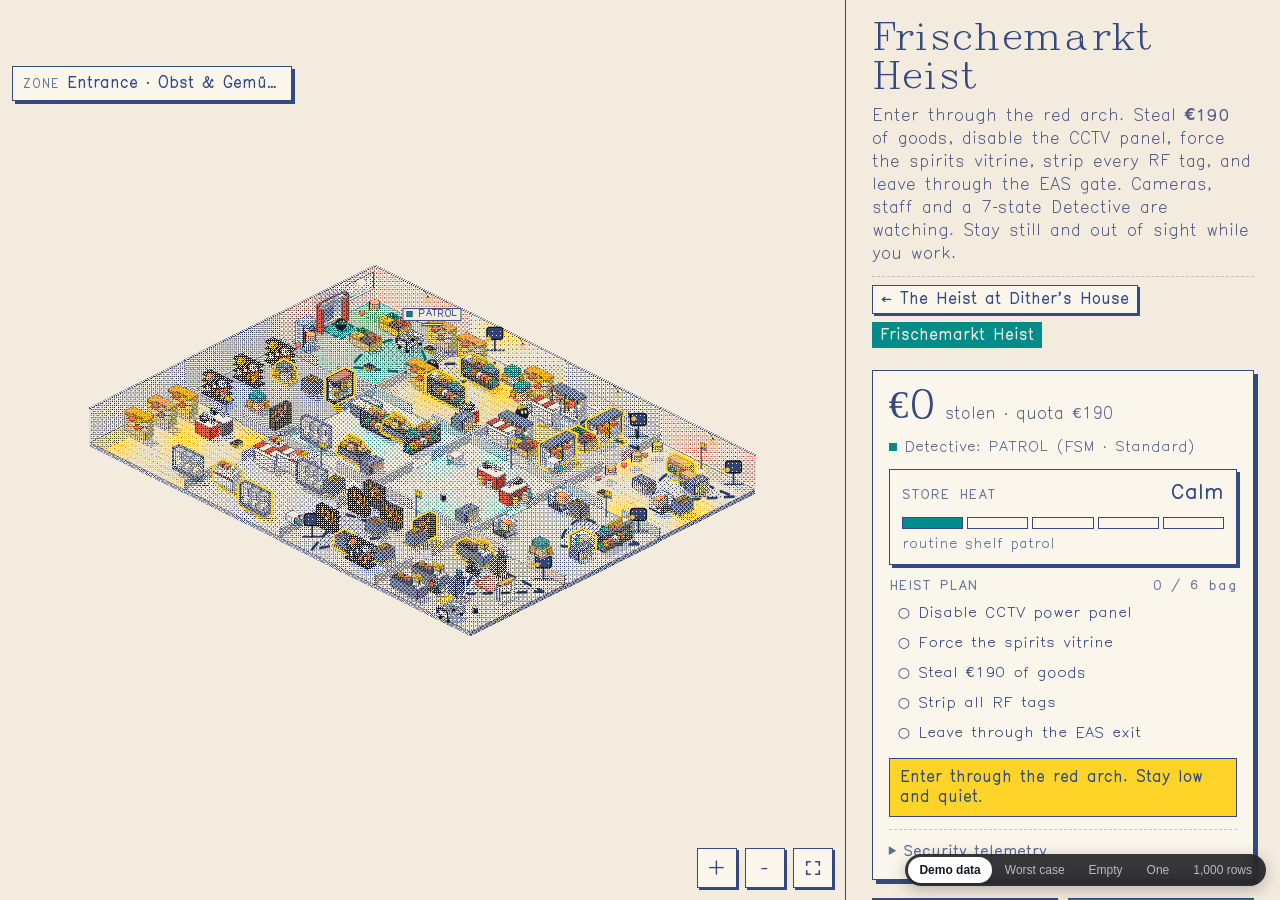
==== web/market.html @ 07eaf2c9 "Build stealth heist game and NPC AI comparison" ====
<!doctype html>
<html lang="en">
<head>
<meta charset="utf-8">
<meta name="viewport" content="width=device-width, initial-scale=1, viewport-fit=cover">
<title>Frischemarkt Heist — Supermarket Stealth vs. Security AI</title>
<meta name="description" content="A tense supermarket stealth heist. Steal high-value goods, dodge CCTV and staff, disable the cameras, de-tag RF labels, and slip out through the EAS gate.">
<meta name="theme-color" content="#f3ebdd">
<meta name="color-scheme" content="light">
<link rel="stylesheet" href="style.css?v=7">
<link rel="stylesheet" href="market.css?v=8">
</head>
<body>
<div class="app">
  <header class="top">
    <h1 class="title">Frischemarkt <span class="bot-name" id="header-bot-name">Heist</span></h1>
    <p class="lede">Enter through the red arch. Steal <strong id="header-quota">€190</strong> of goods, disable the CCTV panel, force the spirits vitrine, strip every RF tag, and leave through the EAS gate. Cameras, staff and a 7-state Detective are watching. Stay still and out of sight while you work.</p>
    <nav class="game-nav" aria-label="Game selection">
      <a href="index.html" class="game-nav-link">← The Heist at Dither's House</a>
      <span class="game-nav-current" aria-current="page">Frischemarkt Heist</span>
    </nav>
  </header>

  <main class="view" id="view" aria-label="The supermarket. Use WASD or click to sneak, hold E to steal, C to crouch, Q to toss a decoy.">
    <canvas id="stage" aria-hidden="true"></canvas>

    <div class="heist-hud-pill" id="heist-hud-pill">
      <span class="heist-key">WASD / Click</span> Sneak
      <span class="heist-sep">&middot;</span>
      <span class="heist-key">Hold E</span> Steal
      <span class="heist-sep">&middot;</span>
      <span class="heist-key">C</span> Crouch
      <span class="heist-sep">&middot;</span>
      <span class="heist-key">Q</span> Decoy
    </div>

    <div class="zone-strip" id="zone-strip" hidden><span class="zone-kicker">ZONE</span> <strong id="zone-name">Obst &amp; Gemüse</strong></div>

    <div class="heist-banner" id="heist-banner" hidden>
      <p class="heist-banner-kicker" id="banner-kicker">DETAINED BY STORE DETECTIVE</p>
      <h2 class="heist-banner-title" id="banner-title">Busted in the Store!</h2>
      <p class="heist-banner-sub" id="banner-sub">The Detective caught you. Your haul is gone.</p>
      <button type="button" class="cta" id="banner-retry-btn"><span>New Shift</span> <span>&rarr;</span></button>
    </div>

    <div class="glance-tether" id="glance-tether">
      <div class="glance-top">
        <span class="glance-state">
          <span class="glance-dot" id="glance-dot"></span>
          <span id="glance-state-text">PATROL</span>
        </span>
        <span class="glance-arch" id="glance-arch-text">FSM · Standard</span>
      </div>
      <div class="glance-bar"><span class="glance-bar-fill" id="glance-bar-fill"></span></div>
      <div class="glance-rule">
        <span id="glance-rule-srcdst">return → patrol</span>
        <span class="glance-guard-tag" id="glance-rule-guard">at_route_start</span>
      </div>
    </div>

    <div class="thief-prompt" id="thief-prompt" hidden>
      <span class="thief-prompt-key">E</span> <span id="thief-prompt-text">Steal goods</span>
    </div>

    <p class="hint" id="hint" hidden></p>
    <div class="zoom" role="group" aria-label="Zoom">
      <button type="button" data-zoom="in" aria-label="Closer">+</button>
      <button type="button" data-zoom="out" aria-label="Further">&minus;</button>
      <button type="button" data-zoom="fit" aria-label="See the whole store"><svg viewBox="0 0 20 20" aria-hidden="true"><path d="M3 7V3h4M13 3h4v4M17 13v4h-4M7 17H3v-4"/></svg></button>
    </div>
    <p class="loading" id="loading">stocking the shelves&hellip;</p>
  </main>

  <aside class="panel">
    <section class="wallet" aria-label="Heist status">
      <div class="wallet-top">
        <p class="balance" id="state-balance"><span class="balance-n" id="loot-total">€0</span> <span class="balance-w" id="loot-status">stolen · quota €190</span></p>
        <p class="trip" id="panel-trip"><span class="trip-dot" aria-hidden="true"></span><span class="trip-t" id="panel-arch-badge">Detective: PATROL (FSM)</span></p>
      </div>

      <div class="heat-block">
        <div class="heat-top">
          <span class="heat-kicker">STORE HEAT</span>
          <strong class="heat-label" id="heat-label">Curious</strong>
        </div>
        <div class="heat-spine" id="heat-spine" role="progressbar" aria-valuemin="0" aria-valuemax="5" aria-valuenow="1">
          <span class="heat-notch"></span><span class="heat-notch"></span><span class="heat-notch"></span><span class="heat-notch"></span><span class="heat-notch"></span>
        </div>
        <p class="heat-note" id="heat-note">a noise caught their ear</p>
      </div>

      <div class="objectives">
        <p class="objectives-kicker">HEIST PLAN <span id="bag-count">0 / 3 bag</span></p>
        <ul class="objective-list" id="objective-list"></ul>
      </div>

      <p class="status-line" id="heist-status">Enter through the red arch. Stay low and quiet.</p>

      <details class="telemetry" id="telemetry">
        <summary>Security telemetry</summary>
        <p class="sums" id="panel-percepts">Detective dist <span class="earned" id="p-dist">10.0 tiles</span> &middot; LOS <strong id="p-los">hidden</strong> &middot; Cover <strong id="p-hp">100%</strong></p>
        <ul class="rates">
          <li>
            <svg viewBox="0 0 20 20" aria-hidden="true"><circle cx="10" cy="10" r="6.5"/><circle cx="10" cy="10" r="2.2" fill="currentColor"/></svg>
            <span class="rate-top"><span class="rate-n" id="rate-place">p_patrol</span></span>
            <span class="rate-x" id="rate-nearest-loot">Petri net (1 token)</span>
          </li>
          <li>
            <svg viewBox="0 0 20 20" aria-hidden="true"><path d="M4 7h12l-1 10H5z"/><path d="M7.5 7V5.5a2.5 2.5 0 0 1 5 0V7"/></svg>
            <span class="rate-top"><span class="rate-n" id="rate-loot-count">0 / 10</span> <span class="rate-l">goods</span></span>
            <span class="rate-x" id="tag-count">0 active RF tag(s)</span>
          </li>
          <li>
            <svg viewBox="0 0 20 20" aria-hidden="true"><path d="M2 10s3-5 8-5 8 5 8 5-3 5-8 5-8-5-8-5z"/><circle cx="10" cy="10" r="2.2"/></svg>
            <span class="rate-top"><span class="rate-n" id="rate-fov">Hidden</span></span>
            <span class="rate-x">3 sweeping CCTV cameras</span>
          </li>
          <li>
            <svg viewBox="0 0 20 20" aria-hidden="true"><path d="M4 10.5l4 4 8-9"/></svg>
            <span class="rate-top"><span class="rate-n" id="rate-firings">0</span> <span class="rate-l" id="rate-firings-label">switches</span></span>
            <span class="rate-x" id="rate-guard-last">rule: route_assigned</span>
          </li>
        </ul>
        <div class="goal">
          <p class="goal-what">Store suspicion &middot; <span class="goal-name" id="alert-tier">Calm (routine shelf patrol)</span></p>
          <div class="bar" id="alert-bar" role="progressbar" aria-valuemin="0" aria-valuemax="100" aria-valuenow="12"><span class="bar-fill" id="alert-bar-fill"></span></div>
          <p class="goal-n" id="alert-numbers">12% suspicion · 0 RF tags · 0/3 CCTV on you</p>
        </div>
        <p class="ideas" id="bt-active-pill" aria-live="polite"></p>
      </details>
    </section>

    <section class="help" aria-label="Shoplifting actions and AI controller">
      <div class="action-row">
        <button type="button" class="cta cta-half" id="steal-btn">
          <span><strong>Hold E to steal</strong></span><span aria-hidden="true">+$</span>
        </button>
        <button type="button" class="cta cta-half cta-secondary" id="coin-btn">
          <span><strong>Toss Coin (Q)</strong></span><span aria-hidden="true">)))</span>
        </button>
      </div>
      <p class="cta-sub">Stealing takes time. Stay still and out of sight until the action completes. Moving or being seen cancels it. Crouch with <strong>C</strong> to cool heat faster. High-value goods unlock after you force the vitrine.</p>
      <div class="scenario-bar" role="group" aria-label="Game mode, personality, and AI architecture">
        <button type="button" id="mode-play-btn" class="is-active">Play as Shoplifter</button>
        <button type="button" id="mode-auto-btn">AI Shoplifter Bot</button>
        <button type="button" id="arch-switch-btn">Guard: FSM</button>
        <button type="button" id="profile-switch-btn" title="Cycle Detective Personality">Trait: Standard</button>
        <button type="button" data-scn="lure">Lure Staff</button>
        <button type="button" id="reset-heist-btn">New Shift</button>
      </div>
    </section>

    <section class="log" aria-label="Shoplifting and security AI decision feed">
      <h2>Store security journal</h2>
      <ol class="feed" id="feed"></ol>
      <button type="button" class="more" id="more" hidden>Show earlier</button>
    </section>

    <footer class="foot">
      <p>A guided-path REWE layout. Powered by the same single-source 7-state FSM / 1-token Petri Net / Reactive Behavior Tree as Project 2.</p>
    </footer>
  </aside>
</div>

<nav class="break-ui-toggle" aria-label="Break-UI dataset mode">
  <button type="button" data-break-mode="demo" data-active>Demo data</button>
  <button type="button" data-break-mode="worst">Worst case</button>
  <button type="button" data-break-mode="empty">Empty</button>
  <button type="button" data-break-mode="one">One</button>
  <button type="button" data-break-mode="huge">1,000 rows</button>
</nav>

<script src="js/data.js"></script>
<script src="js/guard_config.js"></script>
<script src="js/bt.js"></script>
<script src="js/heist.js?v=2"></script>
<script src="js/detection.js?v=2"></script>
<script src="js/navpath.js?v=1"></script>
<script src="js/market.js?v=7"></script>
<script src="js/press.js"></script>
<script src="js/world.js"></script>
<script src="js/kinds.js"></script>
<script src="js/robot.js"></script>
<script src="js/scene.js"></script>
<script src="js/market-app.js?v=28"></script>
</body>
</html>
---- web/style.css ----
/* Dither's house — Heist Edition: a riso print on cream stock.
   Words in Kevin Serif and Kevin Sans. No rounded corners, no gradients: tints are dithers. */
@font-face { font-family: 'Kevin Serif'; src: url(fonts/KevinSerif-Regular.woff2) format('woff2'); font-weight: 400; font-display: swap; }
@font-face { font-family: 'Kevin Serif'; src: url(fonts/KevinSerif-Bold.woff2) format('woff2'); font-weight: 700; font-display: swap; }
@font-face { font-family: 'Kevin Sans'; src: url(fonts/KevinSans-Regular.woff2) format('woff2'); font-weight: 400; font-display: swap; }
@font-face { font-family: 'Kevin Sans'; src: url(fonts/KevinSans-Bold.woff2) format('woff2'); font-weight: 700; font-display: swap; }

:root {
  --paper: #f3ebdd;
  --card: #fbf6ec;
  --ink: #344a80;
  --ink-2: #56628a;
  --line: rgba(52, 74, 128, 0.28);
  --coral: #ee6852;
  --coral-ink: #a8402d;
  --sun: #ffd428;
  --teal: #008c8a;
  --black: #242226;
  --panel: clamp(420px, 34vw, 560px);
  --dither-coral: none;
  --dither-sun: none;
  --dither-teal: none;
}
* { box-sizing: border-box; }
html, body { margin: 0; background: var(--paper); color: var(--ink); }
body { font: 16px/1.5 'Kevin Sans', ui-sans-serif, system-ui, sans-serif; -webkit-text-size-adjust: 100%; }
a { color: inherit; text-decoration-color: var(--coral); text-decoration-thickness: 1.5px; text-underline-offset: 3px; }
a:hover { color: var(--coral-ink); }
:focus-visible { outline: 2px solid var(--coral-ink); outline-offset: 2px; }
button { font: inherit; color: var(--ink); background: var(--paper); border: 1.5px solid var(--ink); border-radius: 0; cursor: pointer; }
button:hover { background: var(--sun); }
svg { stroke: currentColor; fill: none; stroke-width: 1.6; stroke-linecap: round; stroke-linejoin: round; }

.app { display: grid; grid-template-columns: minmax(0, 1fr) var(--panel); grid-template-rows: auto minmax(0, 1fr); grid-template-areas: "view top" "view panel"; height: 100vh; height: 100dvh; }
.top { grid-area: top; padding: 20px 26px 12px; border-left: 1.5px solid var(--ink); min-width: 0; }
.view { grid-area: view; position: relative; overflow: hidden; background: var(--paper); }
.panel { grid-area: panel; overflow-y: auto; padding: 4px 26px 64px; border-left: 1.5px solid var(--ink); min-width: 0; }
.title { margin: 0; font: 400 2.2rem/1.12 'Kevin Serif'; letter-spacing: -0.01em; overflow-wrap: anywhere; }
.lede { margin: 6px 0 0; color: var(--ink-2); max-width: 34em; font-size: 0.96rem; overflow-wrap: anywhere; }

#stage { display: block; width: 100%; height: 100%; cursor: crosshair; touch-action: none; }
#stage.is-drag { cursor: grabbing; }
#stage.is-point { cursor: pointer; }
.loading[hidden], .hint[hidden], .heist-banner[hidden], .thief-prompt[hidden], .more[hidden] { display: none; }
.loading { position: absolute; inset: 0; display: grid; place-items: center; margin: 0; font-family: 'Kevin Serif'; font-size: 1.3rem; color: var(--ink-2); pointer-events: none; }
.hint { position: absolute; left: 12px; bottom: 14px; max-width: calc(100% - 190px); margin: 0; padding: 5px 9px; font-size: 0.85rem; line-height: 1.3; background: var(--card); border: 1.5px solid var(--ink); pointer-events: none; transition: opacity 0.6s; }
.hint.is-gone { opacity: 0; }
.zoom { position: absolute; right: 12px; bottom: 12px; display: flex; gap: 8px; z-index: 25; }
.zoom button { display: grid; place-items: center; width: 40px; height: 40px; padding: 0; font-size: 1.35rem; line-height: 1; background: var(--card); box-shadow: 2px 2px 0 var(--ink); }
.zoom svg { width: 18px; height: 18px; stroke-width: 1.8; }
.zoom button:active { transform: translate(2px, 2px); box-shadow: none; }

/* ---- Top-left Heist Controls Strip ---- */
.heist-hud-pill {
  position: absolute;
  top: 12px;
  left: 12px;
  z-index: 25;
  display: inline-flex;
  align-items: center;
  flex-wrap: wrap;
  gap: 6px;
  padding: 6px 11px;
  font-size: 0.82rem;
  background: var(--card);
  border: 1.5px solid var(--ink);
  box-shadow: 3px 3px 0 var(--ink);
  pointer-events: none;
}
.heist-key {
  display: inline-block;
  padding: 0 5px;
  font-weight: 700;
  font-size: 0.76rem;
  background: var(--sun);
  border: 1px solid var(--ink);
  flex-shrink: 0;
}
.heist-sep { color: var(--ink-2); }

/* ---- World-Anchored Thief Steal Prompt (Fix #1: wraps cleanly up to 280px, never overflows) ---- */
.thief-prompt {
  position: absolute;
  pointer-events: none;
  transform: translate(-50%, -100%);
  margin-top: -40px;
  max-width: min(280px, calc(100vw - 32px));
  padding: 5px 10px;
  font-size: 0.8rem;
  line-height: 1.3;
  font-weight: 700;
  background: var(--sun);
  color: var(--ink);
  border: 1.5px solid var(--ink);
  box-shadow: 2px 2px 0 var(--ink);
  white-space: normal;
  overflow-wrap: anywhere;
  z-index: 22;
}
.thief-prompt-key {
  display: inline-block;
  padding: 0 5px;
  margin-right: 4px;
  background: var(--ink);
  color: var(--paper);
  flex-shrink: 0;
}

/* ---- Busted / Escaped Overlay Banner ---- */
.heist-banner {
  position: absolute;
  top: 50%;
  left: 50%;
  transform: translate(-50%, -50%);
  width: min(380px, calc(100% - 32px));
  padding: 18px 20px;
  background: var(--card);
  border: 2px solid var(--ink);
  box-shadow: 6px 6px 0 var(--ink);
  z-index: 40;
}
.heist-banner-kicker {
  margin: 0;
  font-size: 0.8rem;
  font-weight: 700;
  letter-spacing: 0.05em;
  color: var(--coral-ink);
  text-transform: uppercase;
}
.heist-banner-title {
  margin: 4px 0 8px;
  font: 400 1.75rem/1.15 'Kevin Serif';
  overflow-wrap: anywhere;
}
.heist-banner-sub {
  margin: 0 0 14px;
  font-size: 0.92rem;
  color: var(--ink-2);
  overflow-wrap: anywhere;
}

/* ---- Promoted Glance HUD Tether (Fix #2 & #5: bounded width, middle-truncated tokens, overflow: hidden bar) ---- */
.glance-tether {
  position: absolute;
  pointer-events: none;
  transform: translate(-50%, -100%);
  margin-top: -46px;
  min-width: 196px;
  max-width: 260px;
  padding: 7px 10px 8px;
  background: var(--card);
  border: 1.5px solid var(--ink);
  box-shadow: 3px 3px 0 var(--ink);
  z-index: 20;
}
.glance-tether::after {
  content: "";
  position: absolute;
  bottom: -6px;
  left: 50%;
  transform: translateX(-50%) rotate(45deg);
  width: 9px;
  height: 9px;
  background: var(--card);
  border-right: 1.5px solid var(--ink);
  border-bottom: 1.5px solid var(--ink);
}
.glance-top {
  display: flex;
  align-items: center;
  justify-content: space-between;
  gap: 8px;
  margin-bottom: 5px;
  min-width: 0;
}
.glance-state {
  display: inline-flex;
  align-items: center;
  gap: 6px;
  min-width: 0;
  font: 700 0.86rem/1.1 'Kevin Sans', sans-serif;
  text-transform: uppercase;
  letter-spacing: 0.04em;
  overflow-wrap: anywhere;
}
.glance-dot {
  width: 8px;
  height: 8px;
  background: var(--teal);
  border: 1px solid var(--ink);
  flex-shrink: 0;
}
.glance-arch {
  font-size: 0.74rem;
  padding: 1px 5px;
  border: 1px solid var(--line);
  background: var(--paper);
  color: var(--ink-2);
  white-space: nowrap;
  flex-shrink: 0;
}
.glance-bar {
  height: 7px;
  border: 1px solid var(--ink);
  background: var(--paper);
  margin-bottom: 5px;
  overflow: hidden;
}
.glance-bar-fill {
  display: block;
  height: 100%;
  width: 12%;
  background-color: var(--coral);
  background-image: var(--dither-coral);
  background-size: 8px 8px;
  image-rendering: pixelated;
  transition: width 120ms ease-out;
}
.glance-rule {
  display: flex;
  align-items: center;
  justify-content: space-between;
  gap: 8px;
  min-width: 0;
  font-size: 0.78rem;
  line-height: 1.2;
  color: var(--ink-2);
  font-variant-numeric: tabular-nums;
}
.glance-guard-tag {
  font-weight: 700;
  color: var(--coral-ink);
  overflow-wrap: anywhere;
  text-align: right;
}

.receipt { position: absolute; left: 12px; top: 54px; width: min(320px, calc(100% - 24px)); padding: 12px 14px 12px; background: var(--card); border: 1.5px solid var(--ink); box-shadow: 4px 4px 0 var(--ink); z-index: 30; }
.receipt[hidden] { display: none; }
.receipt-x { position: absolute; right: 4px; top: 4px; width: 40px; height: 40px; padding: 0; border: 0; font-size: 1.5rem; line-height: 1; background: transparent; }
.receipt-kind { margin: 0; font-size: 0.85rem; color: var(--ink-2); }
.receipt-name { margin: 2px 34px 6px 0; font: 400 1.3rem/1.15 'Kevin Serif'; overflow-wrap: anywhere; }
.receipt-price, .receipt-by, .receipt-when { margin: 4px 0 0; font-size: 0.95rem; }
.receipt-when { color: var(--ink-2); font-size: 0.86rem; }

/* ---- Wallet / Heist Score & Guard Telemetry ---- */
.wallet { margin: 6px 0 0; padding: 16px 16px 14px; background: var(--card); border: 1.5px solid var(--ink); box-shadow: 4px 4px 0 var(--ink); }
.wallet-top { display: flex; align-items: baseline; justify-content: space-between; gap: 8px 14px; flex-wrap: wrap; }
.balance { margin: 0; min-width: 0; overflow-wrap: anywhere; }
.balance-n { font: 400 2.45rem/1.05 'Kevin Serif'; font-variant-numeric: tabular-nums; }
.balance-w { color: var(--ink-2); font-size: 0.92rem; }
.balance.is-up .balance-n { color: var(--coral-ink); }
.trip { display: inline-flex; align-items: center; gap: 7px; margin: 0; min-width: 0; max-width: 100%; font-size: 0.85rem; color: var(--ink-2); font-variant-numeric: tabular-nums; }
.trip-dot { width: 8px; height: 8px; background: var(--teal); flex-shrink: 0; }
.trip-t { overflow-wrap: anywhere; }
.trip.is-now .trip-dot { background: var(--coral); animation: blink 0.6s steps(2) infinite; }
@keyframes blink { 50% { opacity: 0.2; } }
.sums { margin: 6px 0 14px; font-size: 0.92rem; color: var(--ink-2); font-variant-numeric: tabular-nums; overflow-wrap: anywhere; }
.rates { margin: 0 0 16px; padding: 0; list-style: none; display: grid; grid-template-columns: minmax(0, 1fr) minmax(0, 1fr); gap: 8px; }
.rates li { display: grid; grid-template-columns: 20px minmax(0, 1fr); column-gap: 9px; align-items: start; padding: 9px 10px; border: 1px solid var(--line); background: var(--paper); min-width: 0; }
.rates svg { grid-row: 1 / 3; width: 20px; height: 20px; margin-top: 2px; color: var(--coral-ink); flex-shrink: 0; }
.rate-top, .rate-x { grid-column: 2; min-width: 0; }
.rate-top { overflow-wrap: anywhere; line-height: 1.25; }
.rate-n { font-weight: 700; font-size: 1.05rem; font-variant-numeric: tabular-nums; overflow-wrap: anywhere; }
.rate-x { font-size: 0.8rem; color: var(--ink-2); white-space: nowrap; overflow: hidden; text-overflow: ellipsis; }
.goal-what { margin: 0 0 6px; font-size: 0.95rem; overflow-wrap: anywhere; }
.goal-name { font-weight: 700; }
.bar { height: 14px; border: 1.5px solid var(--ink); background: var(--paper); overflow: hidden; }
.bar-fill { display: block; height: 100%; width: 0; background-color: var(--coral); background-image: var(--dither-coral); background-size: 8px 8px; image-rendering: pixelated; transition: width 0.2s ease-out; }
.goal-n { margin: 5px 0 0; font-size: 0.84rem; color: var(--ink-2); font-variant-numeric: tabular-nums; overflow-wrap: anywhere; }

/* ---- Controls ---- */
.help { margin: 18px 0 0; }
.action-row { display: grid; grid-template-columns: 1fr 1fr; gap: 10px; }
.cta { display: flex; align-items: center; justify-content: space-between; width: 100%; gap: 8px; padding: 11px 14px; font-size: 0.98rem; text-decoration: none; color: var(--paper); background: var(--ink); border: 1.5px solid var(--ink); box-shadow: 4px 4px 0 var(--coral); text-align: left; }
.cta:hover { color: var(--paper); background: var(--coral-ink); border-color: var(--coral-ink); box-shadow: 4px 4px 0 var(--ink); }
.cta:active { transform: translate(3px, 3px); box-shadow: 1px 1px 0 var(--coral); }
.cta-secondary { background: var(--teal); box-shadow: 4px 4px 0 var(--ink); }
.cta-sub { margin: 10px 0 8px; font-size: 0.88rem; color: var(--ink-2); }

.scenario-bar {
  display: grid;
  grid-template-columns: repeat(3, 1fr);
  gap: 7px;
  margin-top: 8px;
}
.scenario-bar button {
  padding: 6px 8px;
  font-size: 0.83rem;
  background: var(--card);
  box-shadow: 2px 2px 0 var(--ink);
  min-width: 0;
  overflow-wrap: anywhere;
}
.scenario-bar button:hover { background: var(--sun); }
.scenario-bar button:active { transform: translate(2px, 2px); box-shadow: none; }
.scenario-bar button.is-active { background: var(--sun); font-weight: 700; }

/* Fix #8: wraps long BT / Petri net traces cleanly inside .panel */
.ideas { display: block; max-width: 100%; margin: 10px 0 0; padding: 5px 9px; font-size: 0.82rem; line-height: 1.35; border: 1px solid var(--line); background: var(--card); overflow-wrap: anywhere; }
.ideas:empty { display: none; }

/* ---- Feed ---- */
.log { margin: 24px 0 0; }
.log h2 { margin: 0 0 4px; font: 400 1.45rem/1.1 'Kevin Serif'; }
.feed, .grp-l { margin: 0; padding: 0; list-style: none; }
.grp { padding: 12px 0 4px; border-top: 1.5px dashed var(--line); }
.grp:first-child { border-top: 0; }
.grp-t { margin: 0 0 6px; font-size: 0.8rem; color: var(--ink-2); overflow-wrap: anywhere; }
.card { margin: 2px 0 10px; padding: 11px 13px; background: var(--card); border: 1.5px solid var(--ink); box-shadow: 3px 3px 0 var(--ink); overflow-wrap: anywhere; }
.card.is-now { background-image: var(--dither-sun); background-size: 8px 8px; }
.card-kicker { display: flex; flex-wrap: wrap; align-items: center; gap: 4px 10px; margin: 0 0 4px; font-size: 0.82rem; color: var(--ink-2); }
.tag { display: inline-flex; align-items: center; gap: 4px; max-width: 100%; padding: 1px 7px; font-size: 0.78rem; color: var(--ink); border: 1px solid var(--line); background: var(--paper); overflow-wrap: anywhere; }
.card-title { margin: 0; font: 700 1.02rem/1.35 'Kevin Sans', sans-serif; overflow-wrap: anywhere; }
.card-title .card-sub { font-weight: 400; font-size: 0.9rem; color: var(--ink-2); }
.card-meta { margin: 5px 0 0; font-size: 0.92rem; font-variant-numeric: tabular-nums; overflow-wrap: anywhere; }
.price { display: inline-block; padding: 0 7px; margin-right: 4px; font-weight: 700; color: var(--paper); background: var(--coral-ink); font-variant-numeric: tabular-nums; }
.price.is-loot { background: var(--teal); }
.card-quote { margin: 8px 0 0; padding-left: 10px; border-left: 3px solid var(--sun); font: italic 400 0.96rem/1.45 'Kevin Serif'; overflow-wrap: anywhere; }
.card-note { margin: 6px 0 0; font-size: 0.84rem; color: var(--ink-2); overflow-wrap: anywhere; }
.feed-empty { padding: 14px 12px; font-size: 0.9rem; color: var(--ink-2); background: var(--card); border: 1.5px dashed var(--line); }
.more { display: block; width: 100%; margin: 6px 0 0; padding: 10px 12px; font-size: 0.92rem; background: var(--card); box-shadow: 2px 2px 0 var(--ink); }

.foot { margin: 26px 0 0; padding-top: 14px; border-top: 1.5px dashed var(--line); font-size: 0.85rem; color: var(--ink-2); }

/* ---- Dev-only @break-ui Segmented Toggle (neutral chrome, bottom-center) ---- */
.break-ui-toggle {
  position: fixed;
  bottom: 14px;
  left: 50%;
  transform: translateX(-50%);
  z-index: 2147483647;
  display: inline-flex;
  align-items: center;
  gap: 2px;
  padding: 3px;
  border-radius: 999px;
  background: rgba(24, 24, 27, 0.86);
  backdrop-filter: blur(8px);
  box-shadow: 0 4px 16px rgba(0, 0, 0, 0.25);
  font: 500 12px/1 -apple-system, BlinkMacSystemFont, "Segoe UI", sans-serif;
  user-select: none;
}
.break-ui-toggle button {
  height: 26px;
  padding: 0 11px;
  border: 0;
  border-radius: 999px;
  background: transparent;
  color: rgba(255, 255, 255, 0.65);
  font: inherit;
  cursor: pointer;
}
.break-ui-toggle button:hover {
  background: rgba(255, 255, 255, 0.08);
  color: #fff;
}
.break-ui-toggle button[data-active] {
  background: #fff;
  color: #111827;
  font-weight: 600;
}

@media (max-width: 820px) {
  .app { display: block; height: auto; }
  .top { padding: 16px 16px 12px; border-left: 0; }
  .view { height: 54vh; min-height: 320px; border-top: 1.5px solid var(--ink); border-bottom: 1.5px solid var(--ink); }
  .panel { overflow: visible; padding: 18px 16px 64px; border-left: 0; }
}
@media (max-width: 380px) {
  .rates, .action-row, .scenario-bar { grid-template-columns: 1fr; }
}
---- web/market.css ----
/* Frischemarkt additions on top of the shared riso-print stylesheet. */
.game-nav {
  display: flex;
  flex-wrap: wrap;
  align-items: center;
  gap: 8px 14px;
  margin-top: 10px;
  padding-top: 8px;
  border-top: 1.5px dashed var(--line);
  font-size: 0.86rem;
}
.game-nav-link {
  display: inline-block;
  padding: 3px 8px;
  background: var(--card);
  border: 1.5px solid var(--ink);
  box-shadow: 2px 2px 0 var(--ink);
  text-decoration: none;
  font-weight: 700;
}
.game-nav-link:hover { background: var(--sun); color: var(--ink); }
.game-nav-link:active { transform: translate(2px, 2px); box-shadow: none; }
.game-nav-current {
  padding: 3px 8px;
  background: var(--teal);
  color: var(--paper);
  font-weight: 700;
}

/* Heist layer: one readable heat signal and a short objective checklist. */
.heat-block {
  margin: 12px 0 10px; padding: 10px 12px; background: var(--card);
  border: 1.5px solid var(--ink); box-shadow: 3px 3px 0 var(--ink);
}
.heat-top { display: flex; justify-content: space-between; align-items: baseline; gap: 8px; }
.heat-kicker, .objectives-kicker { font-size: 0.72rem; letter-spacing: 0.12em; font-weight: 800; opacity: 0.75; }
.heat-label { font-size: 1.15rem; font-weight: 900; }
.heat-spine { display: flex; gap: 4px; margin: 9px 0 6px; }
.heat-notch { flex: 1; height: 12px; border: 1.5px solid var(--ink); background: transparent; }
.heat-notch.is-on { background: var(--teal); }
.heat-spine[data-tier="2"] .heat-notch.is-on { background: var(--sun); }
.heat-spine[data-tier="3"] .heat-notch.is-on { background: #e8a23a; }
.heat-spine[data-tier="4"] .heat-notch.is-on,
.heat-spine[data-tier="5"] .heat-notch.is-on { background: var(--coral); }
.heat-note { margin: 0; font-size: 0.82rem; opacity: 0.8; }
.objectives { margin: 10px 0; }
.objectives-kicker { display: flex; justify-content: space-between; margin-bottom: 6px; }
.objective-list { list-style: none; margin: 0; padding: 0; display: grid; gap: 3px; }
.objective { display: flex; gap: 7px; align-items: center; font-size: 0.88rem; padding: 3px 5px; border-left: 3px solid transparent; }
.objective-mark { font-weight: 900; width: 14px; text-align: center; }
.objective.is-done { opacity: 0.55; text-decoration: line-through; border-left-color: var(--teal); }
.status-line { margin: 10px 0 0; padding: 8px 10px; background: var(--sun); border: 1.5px solid var(--ink); font-size: 0.86rem; font-weight: 700; }
.telemetry { margin-top: 12px; border-top: 1.5px dashed var(--line); padding-top: 8px; }
.telemetry summary { cursor: pointer; font-size: 0.82rem; font-weight: 800; opacity: 0.8; padding: 4px 0; }

/* Zone strip: names the current department on the larger floor plan. */
.zone-strip {
  position: absolute; top: 66px; left: 12px; right: auto; z-index: 24;
  display: inline-flex; align-items: baseline; gap: 8px;
  max-width: 280px; padding: 6px 10px; background: var(--card);
  border: 1.5px solid var(--ink); box-shadow: 3px 3px 0 var(--ink);
  transition: opacity 0.5s; white-space: nowrap; overflow: hidden;
}
.zone-kicker { font-size: 0.64rem; letter-spacing: 0.10em; font-weight: 800; opacity: 0.75; }
.zone-strip strong { font-size: 0.86rem; overflow: hidden; text-overflow: ellipsis; }
.zone-strip.is-fading { opacity: 0; }

/* Compact NPC readout: the bubble must not hide the floor plan. */
.glance-tether {
  min-width: 112px !important; max-width: 150px !important;
  padding: 3px 6px 4px !important; margin-top: -26px !important;
  box-shadow: 1px 1px 0 var(--ink) !important;
}
.glance-tether::after { width: 6px !important; height: 6px !important; bottom: -4px !important; }
.glance-top { gap: 4px !important; margin-bottom: 3px !important; }
.glance-state { font-size: 0.62rem !important; letter-spacing: 0.02em !important; }
.glance-dot { width: 6px !important; height: 6px !important; }
.glance-arch { font-size: 0.54rem !important; padding: 0 3px !important; max-width: 62px; overflow: hidden; text-overflow: ellipsis; }
.glance-bar { height: 4px !important; margin-bottom: 0 !important; }
.glance-rule { display: none !important; }

/* Floating threat pip: a dot and a tiny code, no bubble around the NPC. */
.glance-tether {
  background: transparent !important; border: 0 !important; box-shadow: none !important;
  padding: 0 !important; min-width: 0 !important; max-width: 96px !important;
  margin-top: -34px !important; display: flex !important;
  flex-direction: column; align-items: center;
}
.glance-tether::after { display: none !important; }
.glance-top { gap: 3px !important; margin: 0 !important; }
.glance-state { font-size: 0.56rem !important; background: var(--paper); border: 1px solid var(--ink); padding: 1px 3px !important; line-height: 1 !important; }
.glance-arch { display: none !important; }
.glance-bar { width: 22px !important; height: 3px !important; margin: 2px 0 0 !important; }
.glance-dot { width: 6px !important; height: 6px !important; }
.glance-rule { display: none !important; }

/* The controls pill teaches the keys, then gets out of the store's way. */
.heist-hud-pill { animation: hud-pill-out 0.7s ease 14s forwards; }
@keyframes hud-pill-out { to { opacity: 0; } }
@media (prefers-reduced-motion: reduce) { .heist-hud-pill { animation: none; } }

/* The break-mode toggle must not sit on the bottom status text. */
.break-ui-toggle { left: auto; right: 14px; transform: none; }
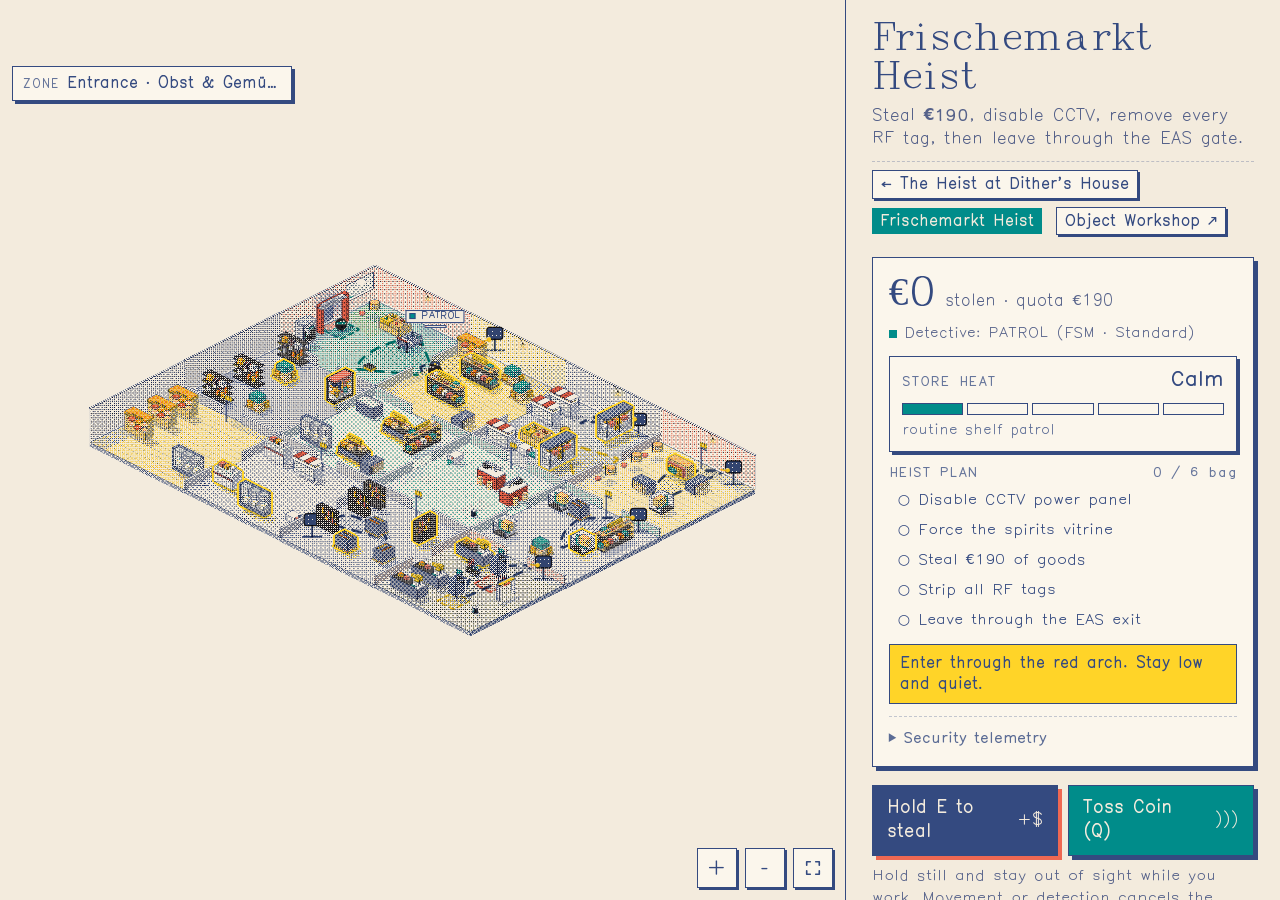
==== commit fa28f905: "Improve market layout and add workshop tooling" ====
--- a/web/market.html
+++ b/web/market.html
@@ -7,17 +7,18 @@
 <meta name="description" content="A tense supermarket stealth heist. Steal high-value goods, dodge CCTV and staff, disable the cameras, de-tag RF labels, and slip out through the EAS gate.">
 <meta name="theme-color" content="#f3ebdd">
 <meta name="color-scheme" content="light">
-<link rel="stylesheet" href="style.css?v=7">
-<link rel="stylesheet" href="market.css?v=8">
+<link rel="stylesheet" href="style.css?v=8">
+<link rel="stylesheet" href="market.css?v=9">
 </head>
 <body>
 <div class="app">
   <header class="top">
     <h1 class="title">Frischemarkt <span class="bot-name" id="header-bot-name">Heist</span></h1>
-    <p class="lede">Enter through the red arch. Steal <strong id="header-quota">€190</strong> of goods, disable the CCTV panel, force the spirits vitrine, strip every RF tag, and leave through the EAS gate. Cameras, staff and a 7-state Detective are watching. Stay still and out of sight while you work.</p>
+    <p class="lede">Steal <strong id="header-quota">€190</strong>, disable CCTV, remove every RF tag, then leave through the EAS gate.</p>
     <nav class="game-nav" aria-label="Game selection">
       <a href="index.html" class="game-nav-link">← The Heist at Dither's House</a>
       <span class="game-nav-current" aria-current="page">Frischemarkt Heist</span>
+      <a href="workshop.html" class="game-nav-link">Object Workshop ↗</a>
     </nav>
   </header>
 
@@ -102,7 +103,7 @@
         <ul class="rates">
           <li>
             <svg viewBox="0 0 20 20" aria-hidden="true"><circle cx="10" cy="10" r="6.5"/><circle cx="10" cy="10" r="2.2" fill="currentColor"/></svg>
-            <span class="rate-top"><span class="rate-n" id="rate-place">p_patrol</span></span>
+          <span class="rate-top"><span class="rate-n" id="rate-place">Patrol</span></span>
             <span class="rate-x" id="rate-nearest-loot">Petri net (1 token)</span>
           </li>
           <li>
@@ -118,7 +119,7 @@
           <li>
             <svg viewBox="0 0 20 20" aria-hidden="true"><path d="M4 10.5l4 4 8-9"/></svg>
             <span class="rate-top"><span class="rate-n" id="rate-firings">0</span> <span class="rate-l" id="rate-firings-label">switches</span></span>
-            <span class="rate-x" id="rate-guard-last">rule: route_assigned</span>
+          <span class="rate-x" id="rate-guard-last">Last transition: idle → patrol</span>
           </li>
         </ul>
         <div class="goal">
@@ -139,7 +140,7 @@
           <span><strong>Toss Coin (Q)</strong></span><span aria-hidden="true">)))</span>
         </button>
       </div>
-      <p class="cta-sub">Stealing takes time. Stay still and out of sight until the action completes. Moving or being seen cancels it. Crouch with <strong>C</strong> to cool heat faster. High-value goods unlock after you force the vitrine.</p>
+      <p class="cta-sub">Hold still and stay out of sight while you work. Movement or detection cancels the action. Crouch with <strong>C</strong> to cool heat faster. Force the vitrine to reach high-value goods.</p>
       <div class="scenario-bar" role="group" aria-label="Game mode, personality, and AI architecture">
         <button type="button" id="mode-play-btn" class="is-active">Play as Shoplifter</button>
         <button type="button" id="mode-auto-btn">AI Shoplifter Bot</button>
@@ -159,16 +160,18 @@
     <footer class="foot">
       <p>A guided-path REWE layout. Powered by the same single-source 7-state FSM / 1-token Petri Net / Reactive Behavior Tree as Project 2.</p>
     </footer>
+    <details class="break-ui-drawer">
+      <summary>Debug data</summary>
+      <nav class="break-ui-toggle" aria-label="Break-UI dataset mode">
+        <button type="button" data-break-mode="demo" data-active>Demo data</button>
+        <button type="button" data-break-mode="worst">Worst case</button>
+        <button type="button" data-break-mode="empty">Empty</button>
+        <button type="button" data-break-mode="one">One</button>
+        <button type="button" data-break-mode="huge">1,000 rows</button>
+      </nav>
+    </details>
   </aside>
 </div>
-
-<nav class="break-ui-toggle" aria-label="Break-UI dataset mode">
-  <button type="button" data-break-mode="demo" data-active>Demo data</button>
-  <button type="button" data-break-mode="worst">Worst case</button>
-  <button type="button" data-break-mode="empty">Empty</button>
-  <button type="button" data-break-mode="one">One</button>
-  <button type="button" data-break-mode="huge">1,000 rows</button>
-</nav>
 
 <script src="js/data.js"></script>
 <script src="js/guard_config.js"></script>
@@ -182,6 +185,6 @@
 <script src="js/kinds.js"></script>
 <script src="js/robot.js"></script>
 <script src="js/scene.js"></script>
-<script src="js/market-app.js?v=28"></script>
+<script src="js/market-app.js?v=29"></script>
 </body>
 </html>
--- a/web/style.css
+++ b/web/style.css
@@ -43,7 +43,7 @@
 #stage.is-point { cursor: pointer; }
 .loading[hidden], .hint[hidden], .heist-banner[hidden], .thief-prompt[hidden], .more[hidden] { display: none; }
 .loading { position: absolute; inset: 0; display: grid; place-items: center; margin: 0; font-family: 'Kevin Serif'; font-size: 1.3rem; color: var(--ink-2); pointer-events: none; }
-.hint { position: absolute; left: 12px; bottom: 14px; max-width: calc(100% - 190px); margin: 0; padding: 5px 9px; font-size: 0.85rem; line-height: 1.3; background: var(--card); border: 1.5px solid var(--ink); pointer-events: none; transition: opacity 0.6s; }
+.hint { position: absolute; left: 12px; bottom: 64px; max-width: min(420px, calc(100% - 24px)); margin: 0; padding: 5px 9px; font-size: 0.85rem; line-height: 1.3; background: var(--card); border: 1.5px solid var(--ink); pointer-events: none; transition: opacity 0.6s; }
 .hint.is-gone { opacity: 0; }
 .zoom { position: absolute; right: 12px; bottom: 12px; display: flex; gap: 8px; z-index: 25; }
 .zoom button { display: grid; place-items: center; width: 40px; height: 40px; padding: 0; font-size: 1.35rem; line-height: 1; background: var(--card); box-shadow: 2px 2px 0 var(--ink); }
@@ -227,6 +227,7 @@
   color: var(--ink-2);
   font-variant-numeric: tabular-nums;
 }
+.glance-rule { display: none; }
 .glance-guard-tag {
   font-weight: 700;
   color: var(--coral-ink);
@@ -322,41 +323,49 @@
 
 .foot { margin: 26px 0 0; padding-top: 14px; border-top: 1.5px dashed var(--line); font-size: 0.85rem; color: var(--ink-2); }
 
+/* Collapsed stress fixtures stay available without covering game controls. */
+.break-ui-drawer { margin-top: 20px; border-top: 1px dashed var(--line); padding-top: 8px; }
+.break-ui-drawer > summary {
+  width: max-content; padding: 5px 9px;
+  background: var(--card); border: 1.5px solid var(--ink); box-shadow: 2px 2px 0 var(--ink);
+  cursor: pointer; font-size: 0.78rem; font-weight: 700; list-style: none;
+}
+.break-ui-drawer > summary::-webkit-details-marker { display: none; }
+.break-ui-drawer > summary::before { content: "+ "; }
+.break-ui-drawer[open] > summary::before { content: "− "; }
+.break-ui-drawer .break-ui-toggle {
+  position: static; transform: none; display: flex; flex-wrap: wrap; justify-content: flex-end;
+  max-width: min(360px, calc(100vw - 24px)); margin-top: 6px; padding: 5px;
+  background: var(--card); border: 1.5px solid var(--ink); box-shadow: 3px 3px 0 var(--ink);
+}
+
 /* ---- Dev-only @break-ui Segmented Toggle (neutral chrome, bottom-center) ---- */
 .break-ui-toggle {
-  position: fixed;
-  bottom: 14px;
-  left: 50%;
-  transform: translateX(-50%);
-  z-index: 2147483647;
   display: inline-flex;
+  flex-wrap: wrap;
   align-items: center;
   gap: 2px;
   padding: 3px;
-  border-radius: 999px;
-  background: rgba(24, 24, 27, 0.86);
-  backdrop-filter: blur(8px);
-  box-shadow: 0 4px 16px rgba(0, 0, 0, 0.25);
-  font: 500 12px/1 -apple-system, BlinkMacSystemFont, "Segoe UI", sans-serif;
+  background: var(--card);
+  font: 700 12px/1.2 'Kevin Sans', sans-serif;
   user-select: none;
 }
 .break-ui-toggle button {
-  height: 26px;
-  padding: 0 11px;
-  border: 0;
-  border-radius: 999px;
+  min-height: 30px;
+  padding: 3px 8px;
+  border: 1px solid var(--line);
   background: transparent;
-  color: rgba(255, 255, 255, 0.65);
+  color: var(--ink);
   font: inherit;
   cursor: pointer;
 }
 .break-ui-toggle button:hover {
-  background: rgba(255, 255, 255, 0.08);
-  color: #fff;
+  background: var(--sun);
+  color: var(--ink);
 }
 .break-ui-toggle button[data-active] {
-  background: #fff;
-  color: #111827;
+  background: var(--sun);
+  color: var(--ink);
   font-weight: 600;
 }
 
--- a/web/market.css
+++ b/web/market.css
@@ -57,12 +57,12 @@
 .zone-strip {
   position: absolute; top: 66px; left: 12px; right: auto; z-index: 24;
   display: inline-flex; align-items: baseline; gap: 8px;
-  max-width: 280px; padding: 6px 10px; background: var(--card);
+  max-width: min(280px, calc(100% - 24px)); padding: 6px 10px; background: var(--card);
   border: 1.5px solid var(--ink); box-shadow: 3px 3px 0 var(--ink);
   transition: opacity 0.5s; white-space: nowrap; overflow: hidden;
 }
 .zone-kicker { font-size: 0.64rem; letter-spacing: 0.10em; font-weight: 800; opacity: 0.75; }
-.zone-strip strong { font-size: 0.86rem; overflow: hidden; text-overflow: ellipsis; }
+.zone-strip strong { min-width: 0; font-size: 0.86rem; overflow: hidden; text-overflow: ellipsis; }
 .zone-strip.is-fading { opacity: 0; }
 
 /* Compact NPC readout: the bubble must not hide the floor plan. */
@@ -99,5 +99,7 @@
 @keyframes hud-pill-out { to { opacity: 0; } }
 @media (prefers-reduced-motion: reduce) { .heist-hud-pill { animation: none; } }
 
-/* The break-mode toggle must not sit on the bottom status text. */
-.break-ui-toggle { left: auto; right: 14px; transform: none; }
+/* Keep the drawer's controls in the shared riso-print style. */
+.break-ui-drawer .break-ui-toggle button { color: var(--ink); border: 1px solid var(--line); border-radius: 0; }
+.break-ui-drawer .break-ui-toggle button:hover,
+.break-ui-drawer .break-ui-toggle button[data-active] { background: var(--sun); color: var(--ink); }
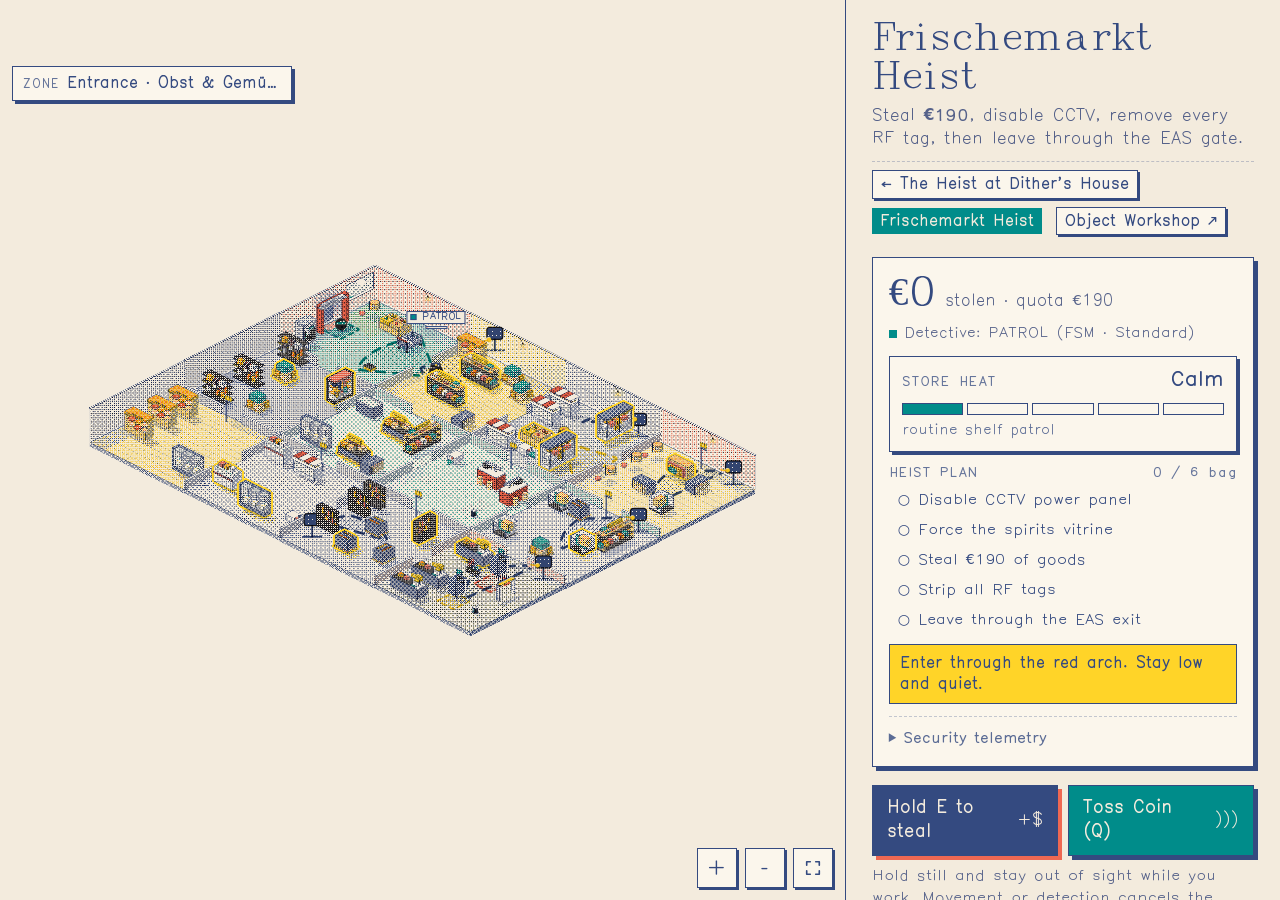
==== commit 45ff18d6: "Add game-only fullscreen mode" ====
--- a/web/market.html
+++ b/web/market.html
@@ -8,7 +8,7 @@
 <meta name="theme-color" content="#f3ebdd">
 <meta name="color-scheme" content="light">
 <link rel="stylesheet" href="style.css?v=8">
-<link rel="stylesheet" href="market.css?v=9">
+<link rel="stylesheet" href="market.css?v=10">
 </head>
 <body>
 <div class="app">
@@ -67,7 +67,7 @@
     <div class="zoom" role="group" aria-label="Zoom">
       <button type="button" data-zoom="in" aria-label="Closer">+</button>
       <button type="button" data-zoom="out" aria-label="Further">&minus;</button>
-      <button type="button" data-zoom="fit" aria-label="See the whole store"><svg viewBox="0 0 20 20" aria-hidden="true"><path d="M3 7V3h4M13 3h4v4M17 13v4h-4M7 17H3v-4"/></svg></button>
+      <button type="button" data-zoom="fit" aria-label="Enter fullscreen" aria-pressed="false"><svg viewBox="0 0 20 20" aria-hidden="true"><path d="M3 7V3h4M13 3h4v4M17 13v4h-4M7 17H3v-4"/></svg></button>
     </div>
     <p class="loading" id="loading">stocking the shelves&hellip;</p>
   </main>
@@ -185,6 +185,6 @@
 <script src="js/kinds.js"></script>
 <script src="js/robot.js"></script>
 <script src="js/scene.js"></script>
-<script src="js/market-app.js?v=29"></script>
+<script src="js/market-app.js?v=31"></script>
 </body>
 </html>
--- a/web/market.css
+++ b/web/market.css
@@ -26,6 +26,15 @@
   color: var(--paper);
   font-weight: 700;
 }
+
+.app.is-game-fullscreen { display: block; }
+.app.is-game-fullscreen .top,
+.app.is-game-fullscreen .panel { display: none; }
+.app.is-game-fullscreen .view {
+  position: fixed; inset: 0; z-index: 1000;
+  width: 100vw; height: 100vh; height: 100dvh;
+}
+.view:fullscreen { background: var(--paper); }
 
 /* Heist layer: one readable heat signal and a short objective checklist. */
 .heat-block {
